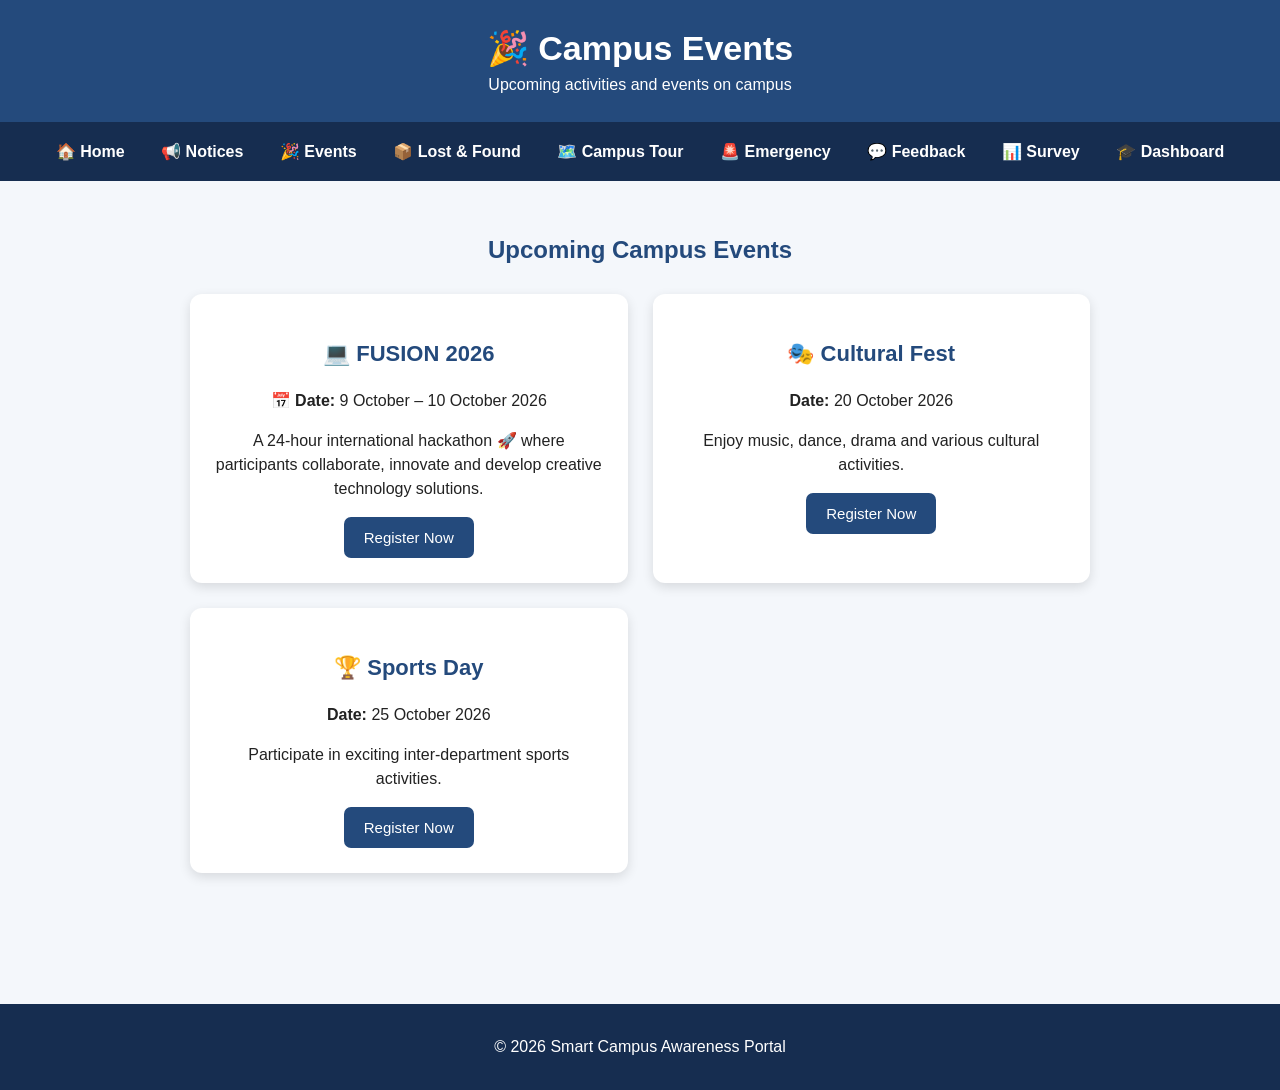
==== events.html @ 5506dcf0 "Add files via upload" ====
<!DOCTYPE html>
<html lang="en">
<head>
    <meta charset="UTF-8">
    <meta name="viewport" content="width=device-width, initial-scale=1.0">
    <title>Campus Events</title>
    <link rel="stylesheet" href="style.css">
</head>

<body>

<header>
    <h1>🎉 Campus Events</h1>
    <p>Upcoming activities and events on campus</p>
</header>

<nav>
    <a href="index.html">🏠 Home</a>
    <a href="notices.html">📢 Notices</a>
    <a href="events.html">🎉 Events</a>
    <a href="lost.html">📦 Lost &amp; Found</a>
    <a href="tour.html">🗺️ Campus Tour</a>
    <a href="emergency.html">🚨 Emergency</a>
    <a href="feedback.html">💬 Feedback</a>
    <a href="survey.html">📊 Survey</a>
    <a href="dashboard.html">🎓 Dashboard</a>
</nav>

<main>

<section>
    <h2>Upcoming Campus Events</h2>

    <div class="grid">

        <div class="card">
    <h3>💻 FUSION 2026</h3>

    <p><strong>📅 Date:</strong> 9 October – 10 October 2026</p>

    <p>
        A 24-hour international hackathon 🚀
        where participants collaborate, innovate and
        develop creative technology solutions.
    </p>

    <button onclick="registerEvent('FUSION 2026')">
        Register Now
    </button>
</div>
        <div class="card">
            <h3>🎭 Cultural Fest</h3>
            <p><strong>Date:</strong> 20 October 2026</p>
            <p>Enjoy music, dance, drama and various cultural activities.</p>
            <button onclick="registerEvent('Cultural Fest')">
                Register Now
            </button>
        </div>

        <div class="card">
            <h3>🏆 Sports Day</h3>
            <p><strong>Date:</strong> 25 October 2026</p>
            <p>Participate in exciting inter-department sports activities.</p>
            <button onclick="registerEvent('Sports Day')">
                Register Now
            </button>
        </div>

    </div>

    <p id="eventMessage" class="message"></p>

</section>

</main>

<footer>
    <p>© 2026 Smart Campus Awareness Portal</p>
</footer>

<script src="script
---- style.css ----
* { box-sizing: border-box; }

html { scroll-behavior: smooth; }

body {
    margin: 0;
    font-family: Arial, sans-serif;
    background: #f4f7fb;
    color: #222;
}

header {
    background: #244a7c;
    color: white;
    text-align: center;
    padding: 28px 15px;
}

header h1 {
    margin: 0 0 8px;
    font-size: 34px;
}

header p { margin: 0; }

nav {
    background: #162d50;
    text-align: center;
    padding: 14px 8px;
    position: sticky;
    top: 0;
    z-index: 10;
}

nav a {
    color: white;
    text-decoration: none;
    margin: 0 10px;
    font-weight: bold;
    display: inline-block;
    padding: 6px;
}

nav a:hover { color: #7dd3fc; }

section {
    padding: 35px 6%;
    min-height: 180px;
}

section > h2 {
    text-align: center;
    color: #244a7c;
    margin-bottom: 25px;
}

.hero {
    text-align: center;
    background: white;
    margin: 25px auto;
    max-width: 1000px;
    border-radius: 16px;
    box-shadow: 0 4px 15px rgba(0,0,0,.12);
}

.hero h2 {
    font-size: 38px;
    color: #244a7c;
}

.hero p {
    max-width: 750px;
    margin: 20px auto;
    line-height: 1.7;
    font-size: 18px;
}

.btn, button {
    display: inline-block;
    background: #244a7c;
    color: white;
    border: none;
    padding: 12px 20px;
    border-radius: 7px;
    cursor: pointer;
    text-decoration: none;
    font-size: 15px;
}

button:hover, .btn:hover { background: #162d50; }

.grid {
    display: grid;
    grid-template-columns: repeat(3, 1fr);
    gap: 22px;
    max-width: 1100px;
    margin: auto;
}

.card {
    background: white;
    padding: 24px;
    border-radius: 12px;
    box-shadow: 0 3px 12px rgba(0,0,0,.10);
}

.card h3 { color: #244a7c; }

.login-section {
    max-width: 650px;
    margin: auto;
}

.login-section .card { text-align: center; }

.small { color: #666; font-size: 14px; }

input, select, textarea {
    display: block;
    width: 100%;
    padding: 12px;
    margin: 10px 0 16px;
    border: 1px solid #ccc;
    border-radius: 6px;
    font-size: 15px;
}

textarea {
    min-height: 100px;
    resize: vertical;
}

.form-card {
    max-width: 750px;
    margin: auto;
}

.form-card label {
    display: block;
    font-weight: bold;
    margin-top: 10px;
}

.message {
    margin-top: 15px;
    font-weight: bold;
    text-align: center;
    color: #176b3a;
}

#eventMessage { min-height: 20px; }

.tour-card { text-align: center; }

.icon {
    font-size: 42px;
    margin-bottom: 8px;
}

.dashboard {
    text-align: center;
}

.welcome-card, .profile-card {
    max-width: 750px;
    margin: 0 auto 25px;
    text-align: left;
}

.welcome-card { text-align: center; }

.profile-card p {
    padding: 8px 0;
    border-bottom: 1px solid #eee;
}

footer {
    background: #162d50;
    color: white;
    text-align: center;
    padding: 18px;
    margin-top: 30px;
}

@media (max-width: 800px) {
    .grid { grid-template-columns: 1fr 1fr; }
    nav a { margin: 0 5px; font-size: 14px; }
}

@media (max-width: 550px) {
    .grid { grid-template-columns: 1fr; }
    header h1 { font-size: 26px; }
    .hero h2 { font-size: 30px; }
}
/* Dashboard Cards */

.grid {
    display: grid;
    grid-template-columns: repeat(2, 1fr);
    gap: 25px;
    max-width: 900px;
    margin: 30px auto;
}

.grid .card {
    background: white;
    padding: 25px;
    border-radius: 12px;
    box-shadow: 0 4px 12px rgba(0,0,0,0.12);
    text-align: center;
}

.grid .card h3 {
    color: #244a7c;
    font-size: 22px;
}

.grid .card p {
    line-height: 1.5;
}

.btn {
    display: inline-block;
    margin-top: 10px;
    padding: 10px 18px;
    background-color: #244a7c;
    color: white;
    text-decoration: none;
    border-radius: 6px;
}

.btn:hover {
    background-color: #162d50;
}

.grid .card:hover {
    transform: translateY(-4px);
    transition: 0.2s;
}

@media (max-width: 700px) {
    .grid {
        grid-template-columns: 1fr;
    }
}
.notice-tag {
    display: inline-block;
    margin-top: 10px;
    padding: 5px 12px;
    background: #e8f1fb;
    color: #244a7c;
    border-radius: 15px;
    font-size: 13px;
    font-weight: bold;
}
/* Campus Tour - one card at a time */
.tour-card {
    text-align: center;
    overflow: hidden;
}

.tour-image {
    width: 100%;
    height: 180px;
    object-fit: cover;
    border-radius: 10px;
    margin-bottom: 15px;
}
/* Campus Tour - one card per row */
.tour-card {
    grid-column: 1 / -1;
    max-width: 750px;
    width: 100%;
    margin: 0 auto;
}
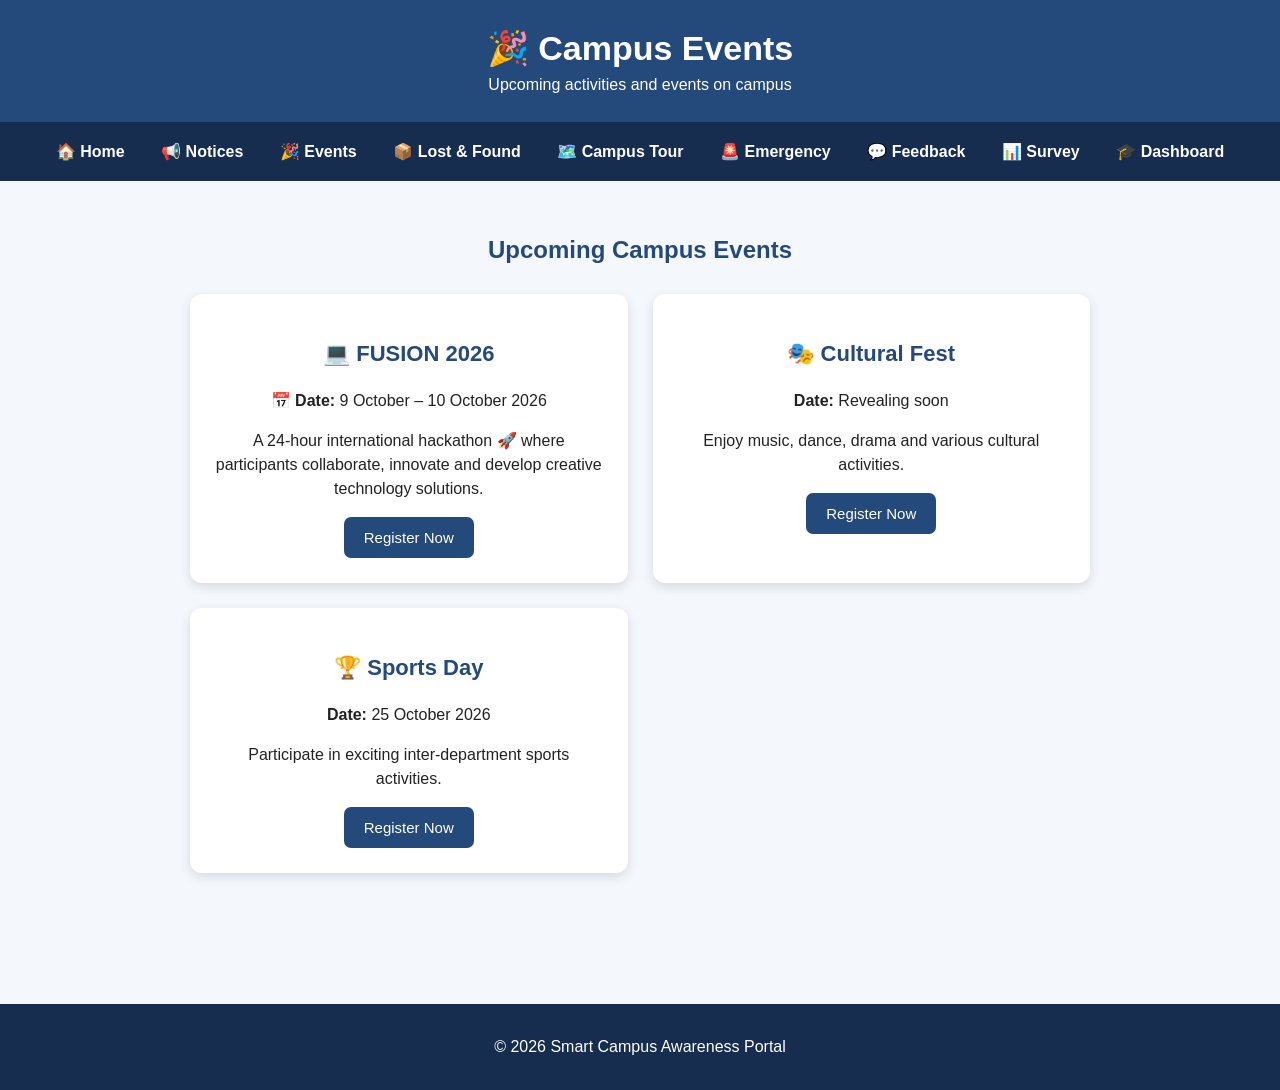
==== commit bc5412d1: "Add files via upload" ====
--- a/events.html
+++ b/events.html
@@ -50,7 +50,7 @@
 </div>
         <div class="card">
             <h3>🎭 Cultural Fest</h3>
-            <p><strong>Date:</strong> 20 October 2026</p>
+            <p><strong>Date:</strong> Revealing soon</p>
             <p>Enjoy music, dance, drama and various cultural activities.</p>
             <button onclick="registerEvent('Cultural Fest')">
                 Register Now
@@ -78,4 +78,6 @@
     <p>© 2026 Smart Campus Awareness Portal</p>
 </footer>
 
-<script src="script+<script src="script.js"></script>
+</body>
+</html>
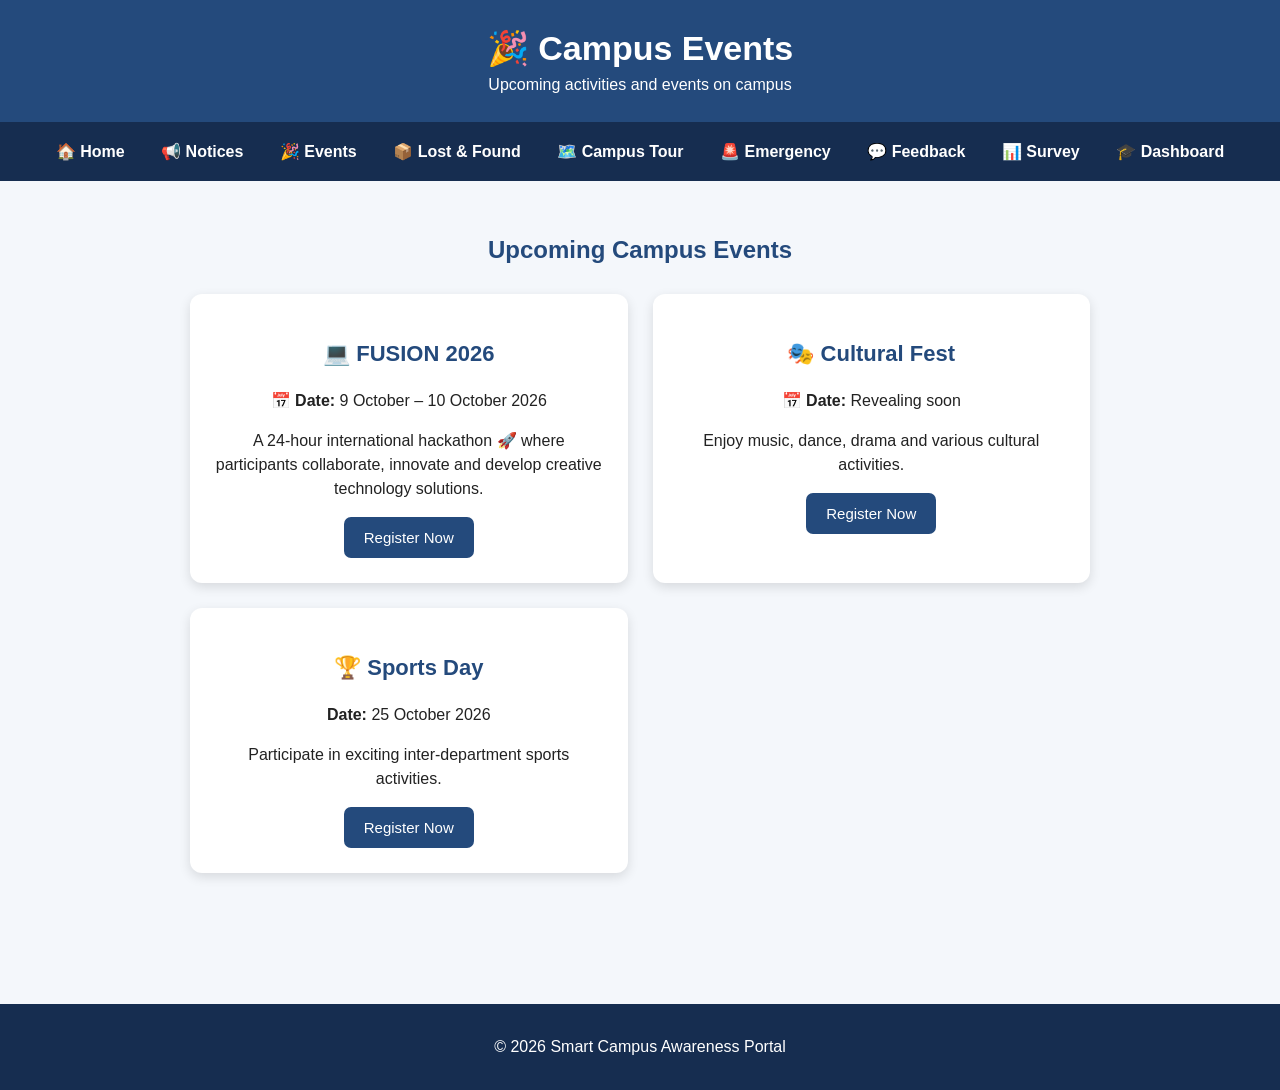
==== commit 97adab32: "Add files via upload" ====
--- a/events.html
+++ b/events.html
@@ -49,14 +49,58 @@
     </button>
 </div>
         <div class="card">
-            <h3>🎭 Cultural Fest</h3>
-            <p><strong>Date:</strong> Revealing soon</p>
-            <p>Enjoy music, dance, drama and various cultural activities.</p>
-            <button onclick="registerEvent('Cultural Fest')">
-                Register Now
+    <h3>🎭 Cultural Fest</h3>
+
+    <p><strong>📅 Date:</strong> Revealing soon</p>
+
+    <p>
+        Enjoy music, dance, drama and various cultural activities.
+    </p>
+
+    <button type="button" onclick="showCulturalRegistration()">
+        Register Now
+    </button>
+
+    <div id="culturalRegistration" style="display:none; margin-top:20px;">
+
+        <h3>🎭 Cultural Fest Registration</h3>
+
+        <form id="culturalForm">
+
+            <label>Student Name</label>
+            <input
+                type="text"
+                id="culturalName"
+                placeholder="Enter your name"
+                required
+            >
+
+            <label>Department</label>
+            <input
+                type="text"
+                id="culturalDepartment"
+                placeholder="Example: ENTC"
+                required
+            >
+
+            <label>Contact Number</label>
+            <input
+                type="tel"
+                id="culturalContact"
+                placeholder="Enter contact number"
+                required
+            >
+
+            <button type="submit">
+                Submit Registration
             </button>
-        </div>
 
+        </form>
+
+        <p id="culturalMessage" class="message"></p>
+
+    </div>
+</div>
         <div class="card">
             <h3>🏆 Sports Day</h3>
             <p><strong>Date:</strong> 25 October 2026</p>
